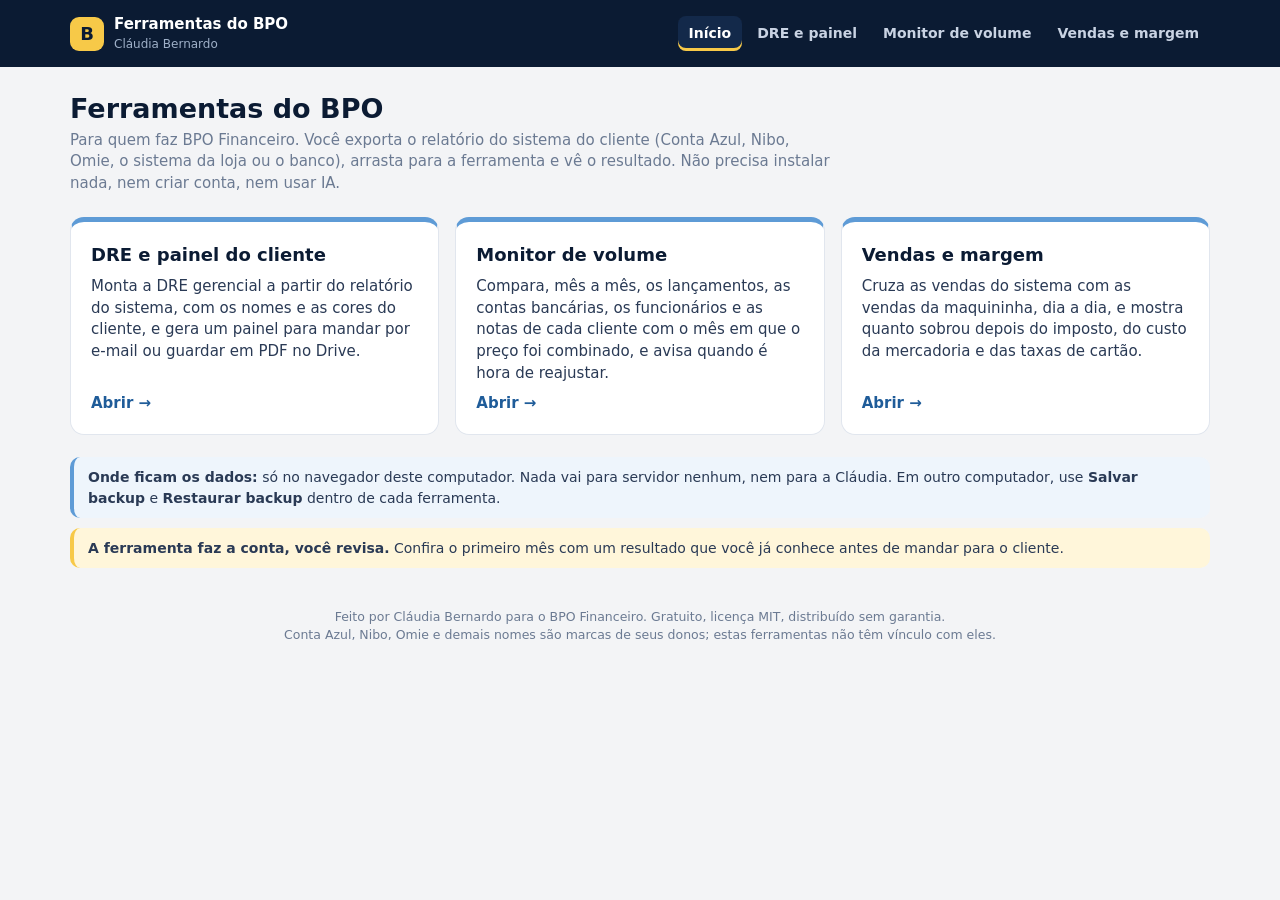
==== index.html @ 9c0cf35b "Ferramentas do BPO: DRE e painel do cliente, monitor de volume, vendas e margem Co-Authored-By: Clau" ====
<!doctype html>
<html lang="pt-BR">
<head>
<meta charset="utf-8">
<meta name="viewport" content="width=device-width, initial-scale=1">
<title>Ferramentas do BPO | Cláudia Bernardo</title>
<meta name="description" content="Ferramentas gratuitas para o BPO Financeiro: DRE e painel do cliente, monitor de volume para reprecificar e vendas x CMV x maquininha. Abra e use, sem instalar.">
<link rel="stylesheet" href="estilo.css">
</head>
<body>
<header class="barra"><div class="barra-dentro">
  <a class="marca" href="index.html"><span class="logo">B</span><span><b>Ferramentas do BPO</b><small>Cláudia Bernardo</small></span></a>
  <nav class="abas-ferramentas" aria-label="Ferramentas">
    <a href="index.html" class="ativo">Início</a>
    <a href="dre.html">DRE e painel</a>
    <a href="volume.html">Monitor de volume</a>
    <a href="margem.html">Vendas e margem</a>
  </nav>
</div></header>

<main class="pagina">
  <h1>Ferramentas do BPO</h1>
  <p class="sub">Para quem faz BPO Financeiro. Você exporta o relatório do sistema do cliente (Conta Azul, Nibo, Omie, o sistema da loja ou o banco), arrasta para a ferramenta e vê o resultado. Não precisa instalar nada, nem criar conta, nem usar IA.</p>

  <div class="ferramentas">
    <a class="ferramenta" href="dre.html">
      <h2>DRE e painel do cliente</h2>
      <p>Monta a DRE gerencial a partir do relatório do sistema, com os nomes e as cores do cliente, e gera um painel para mandar por e-mail ou guardar em PDF no Drive.</p>
      <span class="ir">Abrir →</span>
    </a>
    <a class="ferramenta" href="volume.html">
      <h2>Monitor de volume</h2>
      <p>Compara, mês a mês, os lançamentos, as contas bancárias, os funcionários e as notas de cada cliente com o mês em que o preço foi combinado, e avisa quando é hora de reajustar.</p>
      <span class="ir">Abrir →</span>
    </a>
    <a class="ferramenta" href="margem.html">
      <h2>Vendas e margem</h2>
      <p>Cruza as vendas do sistema com as vendas da maquininha, dia a dia, e mostra quanto sobrou depois do imposto, do custo da mercadoria e das taxas de cartão.</p>
      <span class="ir">Abrir →</span>
    </a>
  </div>

  <div class="nota info" style="margin-top:22px">
    <b>Onde ficam os dados:</b> só no navegador deste computador. Nada vai para servidor nenhum, nem para a Cláudia. Em outro computador, use <b>Salvar backup</b> e <b>Restaurar backup</b> dentro de cada ferramenta.
  </div>
  <div class="nota atencao">
    <b>A ferramenta faz a conta, você revisa.</b> Confira o primeiro mês com um resultado que você já conhece antes de mandar para o cliente.
  </div>

  <p class="rodape">Feito por Cláudia Bernardo para o BPO Financeiro. Gratuito, licença MIT, distribuído sem garantia.<br>
  Conta Azul, Nibo, Omie e demais nomes são marcas de seus donos; estas ferramentas não têm vínculo com eles.</p>
</main>
</body>
</html>
---- estilo.css ----
:root{
  --marinho:#0B1B33; --marinho2:#13294A; --azul:#5E9BD6; --azul-escuro:#1F5C99; --amarelo:#F7C948;
  --fundo:#F3F4F6; --branco:#FFFFFF; --papel:#FBFBF8; --texto:#2A3A55; --medio:#6B7A92; --linha:#E1E6EE;
  --vermelho:#C2410C; --vermelho-fundo:#FDECE4; --verde:#1F8A4C; --verde-fundo:#E5F4EA; --amarelo-fundo:#FFF6DA;
  /* cores do cliente (o painel troca) */
  --cor1:#0B1B33; --cor2:#5E9BD6;
}
*{box-sizing:border-box;margin:0;padding:0}
body{font-family:Inter,"Segoe UI",system-ui,-apple-system,Arial,sans-serif;background:var(--fundo);color:var(--texto);font-size:15px;line-height:1.45;-webkit-font-smoothing:antialiased}
button,input,select,textarea{font:inherit;color:inherit}
button{cursor:pointer}
[hidden]{display:none!important}
a{color:var(--azul-escuro)}

/* topo */
.barra{background:var(--marinho);color:#fff}
.barra-dentro{max-width:1180px;margin:0 auto;padding:14px 20px;display:flex;align-items:center;gap:14px;flex-wrap:wrap}
.marca{display:flex;align-items:center;gap:10px;color:#fff;text-decoration:none}
.marca .logo{width:34px;height:34px;border-radius:9px;background:var(--amarelo);color:var(--marinho);display:grid;place-items:center;font-weight:900;font-size:18px}
.marca b{display:block;font-size:15px}.marca small{display:block;color:#9FB0C8;font-size:12px}
.abas-ferramentas{display:flex;gap:4px;margin-left:auto;flex-wrap:wrap}
.abas-ferramentas a{color:#C9D3E3;text-decoration:none;padding:7px 11px;border-radius:8px;font-size:14px;font-weight:600}
.abas-ferramentas a:hover{background:var(--marinho2);color:#fff}
.abas-ferramentas a.ativo{background:var(--marinho2);color:#fff;box-shadow:inset 0 -3px 0 var(--amarelo)}

.pagina{max-width:1180px;margin:0 auto;padding:26px 20px 90px}
h1{font-size:27px;color:var(--marinho);line-height:1.2}
.sub{color:var(--medio);margin-top:4px;max-width:760px}
h2{font-size:18px;color:var(--marinho);margin-bottom:10px}
h3{font-size:15px;color:var(--marinho);margin-bottom:8px}

/* passos */
.passo{background:var(--branco);border:1px solid var(--linha);border-radius:14px;padding:18px 20px;margin-top:16px;box-shadow:0 1px 2px rgba(11,27,51,.04)}
.passo-titulo{display:flex;align-items:center;gap:10px;margin-bottom:12px}
.passo-num{width:28px;height:28px;border-radius:50%;background:var(--marinho);color:var(--amarelo);display:grid;place-items:center;font-weight:800;font-size:14px;flex:none}
.passo-titulo h2{margin:0}
.passo.feito .passo-num{background:var(--verde);color:#fff}

/* área de arquivo */
.area-arquivo{display:flex;flex-direction:column;align-items:center;gap:4px;border:2px dashed #B9C7DA;border-radius:12px;padding:26px 16px;text-align:center;cursor:pointer;background:var(--papel);transition:.15s}
.area-arquivo:hover,.area-arquivo:focus,.area-arquivo.arrastando{border-color:var(--azul);background:#EEF5FC;outline:none}
.area-icone{font-size:24px;color:var(--azul)}
.area-dica{color:var(--medio);font-size:13.5px}
.arquivo-lido{display:flex;align-items:center;gap:10px;flex-wrap:wrap;background:var(--verde-fundo);border-radius:10px;padding:10px 14px;font-size:14px}
.arquivo-lido b{color:var(--verde)}

/* colunas */
.mapa-colunas{display:grid;grid-template-columns:repeat(auto-fill,minmax(230px,1fr));gap:10px}
.campo-mapa{display:flex;flex-direction:column;gap:4px;font-size:13.5px}
.campo-nome{font-weight:700;color:var(--marinho)}
.campo-nome i{font-style:normal;font-weight:600;color:var(--vermelho);font-size:12px}
.campo-mapa select,.campo input,.campo select{border:1px solid var(--linha);border-radius:8px;padding:8px 9px;background:#fff;width:100%;min-width:0}
.campo-mapa.falta select{border-color:var(--vermelho);background:var(--vermelho-fundo)}
.campo-mapa small{color:var(--medio)}
.campo{display:flex;flex-direction:column;gap:4px;font-size:13.5px}
.campo>span{font-weight:700;color:var(--marinho)}
.linha-campos{display:grid;grid-template-columns:repeat(auto-fill,minmax(200px,1fr));gap:10px}

/* botões */
.btn{display:inline-flex;align-items:center;gap:6px;border:1px solid var(--linha);background:var(--branco);color:var(--marinho);border-radius:9px;padding:8px 13px;font-weight:600;font-size:14px;text-decoration:none}
.btn:hover{border-color:var(--azul)}
.btn-forte{background:var(--marinho);border-color:var(--marinho);color:#fff}
.btn-forte:hover{background:var(--marinho2)}
.btn-perigo{color:var(--vermelho)}
.btn:disabled{opacity:.5;cursor:not-allowed}
.botoes{display:flex;gap:8px;flex-wrap:wrap;align-items:center}

/* avisos */
.nota{border-radius:10px;padding:10px 14px;font-size:14px;margin-top:10px}
.nota.info{background:#EEF5FC;border-left:4px solid var(--azul)}
.nota.atencao{background:var(--amarelo-fundo);border-left:4px solid var(--amarelo)}
.nota.erro{background:var(--vermelho-fundo);border-left:4px solid var(--vermelho)}
.nota.ok{background:var(--verde-fundo);border-left:4px solid var(--verde)}
.nota ul{margin:6px 0 0 18px}
.aviso-rapido{position:fixed;left:50%;bottom:22px;transform:translateX(-50%);background:var(--marinho);color:#fff;padding:11px 18px;border-radius:10px;box-shadow:0 6px 24px rgba(0,0,0,.2);font-size:14px;z-index:50;max-width:min(92vw,560px)}
.aviso-rapido.erro{background:var(--vermelho)}

/* números em destaque */
.cartoes{display:grid;grid-template-columns:repeat(auto-fill,minmax(180px,1fr));gap:10px}
.cartao{background:var(--branco);border:1px solid var(--linha);border-radius:12px;padding:13px 15px}
.cartao small{display:block;color:var(--medio);font-size:12.5px;font-weight:600;text-transform:uppercase;letter-spacing:.5px}
.cartao b{display:block;font-size:21px;color:var(--marinho);margin-top:3px;font-variant-numeric:tabular-nums}
.cartao span{font-size:12.5px;color:var(--medio)}
.cartao.bom b{color:var(--verde)}.cartao.ruim b{color:var(--vermelho)}

/* tabelas */
.tabela-rolagem{overflow-x:auto;border:1px solid var(--linha);border-radius:12px;background:var(--branco)}
table{border-collapse:collapse;width:100%;font-size:14px}
th,td{padding:8px 11px;border-bottom:1px solid var(--linha);text-align:left;white-space:nowrap}
th{background:#F6F8FB;color:var(--marinho);font-size:12.5px;text-transform:uppercase;letter-spacing:.4px}
td.n,th.n{text-align:right;font-variant-numeric:tabular-nums}
tr.total td{font-weight:800;background:#F6F8FB;color:var(--marinho)}
tr.sub td{font-weight:700}
tr.recuo td:first-child{padding-left:26px;color:var(--texto)}
td.neg{color:var(--vermelho)}
.selo{display:inline-block;padding:2px 8px;border-radius:999px;font-size:12px;font-weight:700}
.selo.ruim{background:var(--vermelho-fundo);color:var(--vermelho)}
.selo.bom{background:var(--verde-fundo);color:var(--verde)}
.selo.meio{background:var(--amarelo-fundo);color:#8A6500}

/* gráficos */
.grafico{width:100%;height:auto;display:block}
.g-linha{stroke:#E6EAF1;stroke-width:1}.g-zero{stroke:#AEB9CA}
.g-eixo{font-size:11px;fill:var(--medio)}
.legenda{display:flex;gap:14px;flex-wrap:wrap;font-size:13px;margin-bottom:6px}
.legenda i{display:inline-block;width:11px;height:11px;border-radius:3px;margin-right:5px;vertical-align:-1px}
.barras-h{display:flex;flex-direction:column;gap:7px}
.bh{display:grid;grid-template-columns:minmax(110px,190px) 1fr auto;gap:10px;align-items:center;font-size:13.5px}
.bh-nome{overflow:hidden;text-overflow:ellipsis;white-space:nowrap}
.bh-trilho{background:#EEF1F6;border-radius:6px;height:14px;overflow:hidden}
.bh-trilho span{display:block;height:100%;border-radius:6px}
.bh-valor{font-variant-numeric:tabular-nums;font-weight:600;min-width:96px;text-align:right}
.duas{display:grid;grid-template-columns:1fr 1fr;gap:16px}

/* página inicial */
.ferramentas{display:grid;grid-template-columns:repeat(auto-fill,minmax(300px,1fr));gap:16px;margin-top:22px}
.ferramenta{background:var(--branco);border:1px solid var(--linha);border-top:5px solid var(--azul);border-radius:14px;padding:20px;text-decoration:none;color:var(--texto);display:flex;flex-direction:column;gap:8px}
.ferramenta:hover{border-color:var(--azul);box-shadow:0 6px 22px rgba(11,27,51,.08)}
.ferramenta h2{margin:0}
.ferramenta .ir{margin-top:auto;color:var(--azul-escuro);font-weight:700}

.rodape{color:var(--medio);font-size:12.5px;margin-top:40px;text-align:center}

@media (max-width:760px){
  .pagina{padding:18px 14px 80px}
  h1{font-size:23px}
  .duas{grid-template-columns:1fr}
  .abas-ferramentas{margin-left:0;width:100%}
  .bh{grid-template-columns:100px 1fr auto}
  .bh-valor{min-width:80px}
}
@media print{
  .barra,.nao-imprimir,.aviso-rapido{display:none!important}
  body{background:#fff}
  .pagina{padding:0;max-width:none}
  .passo,.cartao,.tabela-rolagem{box-shadow:none;break-inside:avoid}
}

/* colunas lado a lado não vazam no celular */
.duas>*{min-width:0}
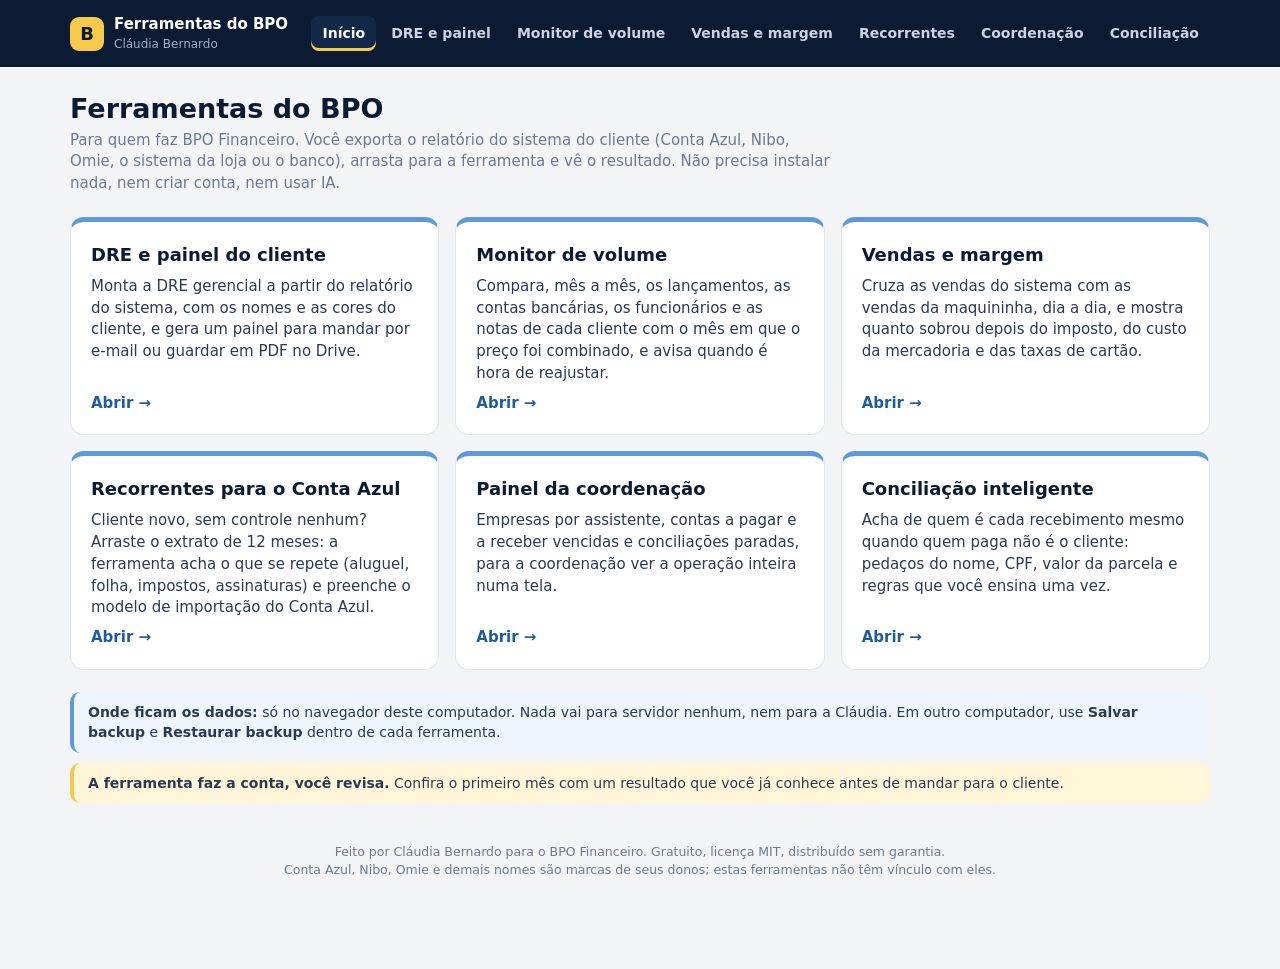
==== commit 391ffd55: "Recorrentes para o Conta Azul, Painel da coordenação e Conciliação inteligente Três ferramentas nova" ====
--- a/index.html
+++ b/index.html
@@ -15,6 +15,9 @@
     <a href="dre.html">DRE e painel</a>
     <a href="volume.html">Monitor de volume</a>
     <a href="margem.html">Vendas e margem</a>
+    <a href="onboarding.html">Recorrentes</a>
+    <a href="coordenacao.html">Coordenação</a>
+    <a href="conciliar.html">Conciliação</a>
   </nav>
 </div></header>
 
@@ -38,6 +41,21 @@
       <p>Cruza as vendas do sistema com as vendas da maquininha, dia a dia, e mostra quanto sobrou depois do imposto, do custo da mercadoria e das taxas de cartão.</p>
       <span class="ir">Abrir →</span>
     </a>
+    <a class="ferramenta" href="onboarding.html">
+      <h2>Recorrentes para o Conta Azul</h2>
+      <p>Cliente novo, sem controle nenhum? Arraste o extrato de 12 meses: a ferramenta acha o que se repete (aluguel, folha, impostos, assinaturas) e preenche o modelo de importação do Conta Azul.</p>
+      <span class="ir">Abrir →</span>
+    </a>
+    <a class="ferramenta" href="coordenacao.html">
+      <h2>Painel da coordenação</h2>
+      <p>Empresas por assistente, contas a pagar e a receber vencidas e conciliações paradas, para a coordenação ver a operação inteira numa tela.</p>
+      <span class="ir">Abrir →</span>
+    </a>
+    <a class="ferramenta" href="conciliar.html">
+      <h2>Conciliação inteligente</h2>
+      <p>Acha de quem é cada recebimento mesmo quando quem paga não é o cliente: pedaços do nome, CPF, valor da parcela e regras que você ensina uma vez.</p>
+      <span class="ir">Abrir →</span>
+    </a>
   </div>
 
   <div class="nota info" style="margin-top:22px">
--- a/estilo.css
+++ b/estilo.css
@@ -125,7 +125,9 @@
   .pagina{padding:18px 14px 80px}
   h1{font-size:23px}
   .duas{grid-template-columns:1fr}
-  .abas-ferramentas{margin-left:0;width:100%}
+  .abas-ferramentas{margin-left:0;width:100%;flex-wrap:nowrap;overflow-x:auto;-webkit-overflow-scrolling:touch;scrollbar-width:none}
+  .abas-ferramentas::-webkit-scrollbar{display:none}
+  .abas-ferramentas a{white-space:nowrap;flex:none}
   .bh{grid-template-columns:100px 1fr auto}
   .bh-valor{min-width:80px}
 }
